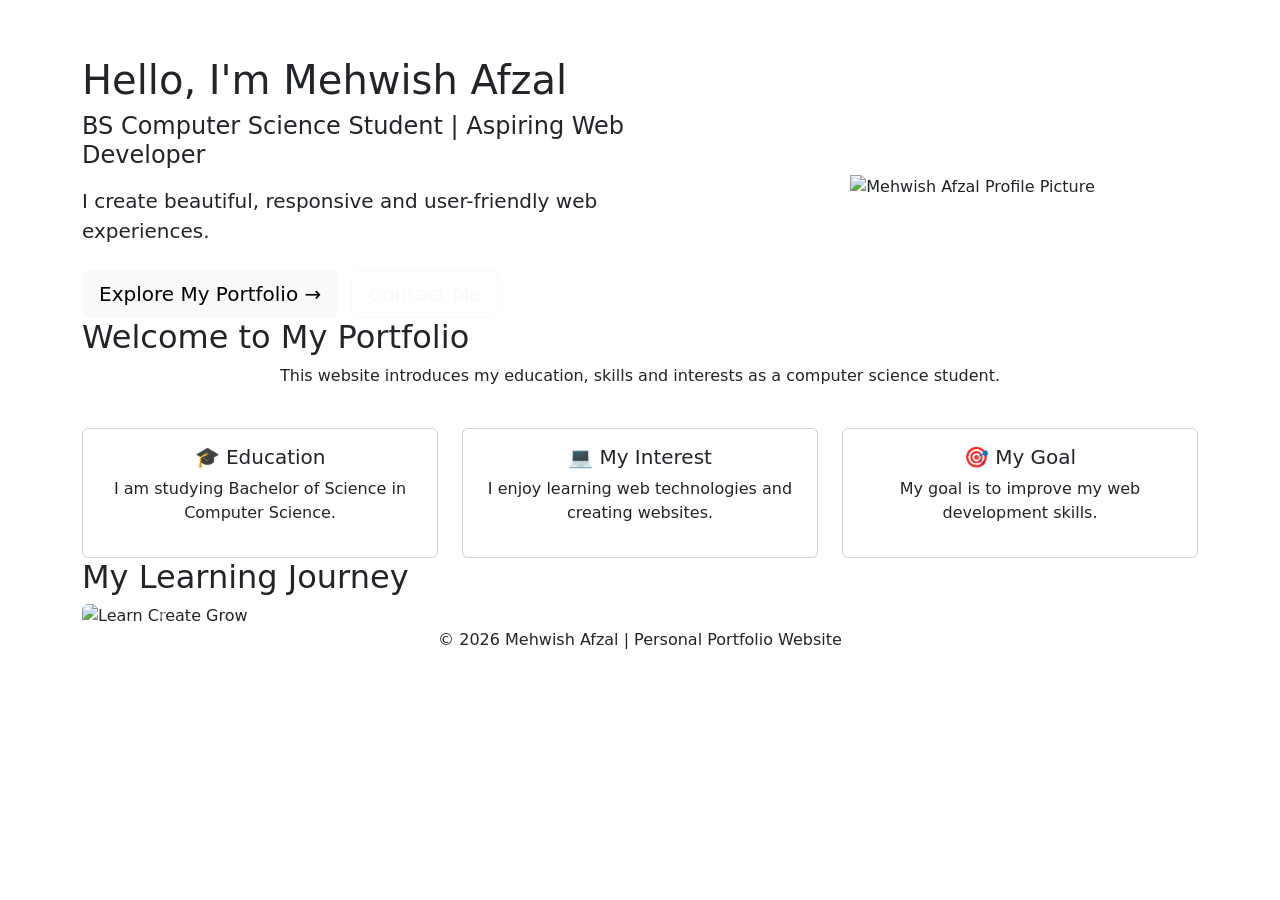
==== index.html @ 99fbb368 "Add files via upload" ====
<!DOCTYPE html>
<html lang="en">

<head>
    <meta charset="UTF-8">
    <meta name="viewport" content="width=device-width, initial-scale=1.0">

    <title>Mehwish Afzal | Portfolio</title>

    <!-- Bootstrap CSS -->
    <link href="https://cdn.jsdelivr.net/npm/bootstrap@5.3.3/dist/css/bootstrap.min.css" rel="stylesheet">

    <!-- Google Fonts -->
    <link href="https://fonts.googleapis.com/css2?family=DM+Sans:wght@400;500;600;700&family=Playfair+Display:wght@600;700&display=swap" rel="stylesheet">

    <!-- Custom CSS -->
    <link rel="stylesheet" href="css/style.css">
</head>

<body>

    <!-- Navigation Bar -->
    <header>
        <nav class="navbar navbar-expand-lg navbar-dark custom-nav">

            <div class="container">

                <a class="navbar-brand fw-bold" href="index.html">
                    MA | Mehwish Portfolio
                </a>

                <button class="navbar-toggler" type="button"
                    data-bs-toggle="collapse" data-bs-target="#mainNav">

                    <span class="navbar-toggler-icon"></span>

                </button>

                <div class="collapse navbar-collapse" id="mainNav">

                    <ul class="navbar-nav ms-auto">

                        <li class="nav-item">
                            <a class="nav-link active" href="index.html">
                                Home
                            </a>
                        </li>

                        <li class="nav-item">
                            <a class="nav-link" href="about.html">
                                About
                            </a>
                        </li>

                        <li class="nav-item">
                            <a class="nav-link" href="services.html">
                                Services
                            </a>
                        </li>

                        <li class="nav-item">
                            <a class="nav-link" href="contact.html">
                                Contact
                            </a>
                        </li>

                    </ul>

                </div>

            </div>
        </nav>
    </header>


    <!-- Hero Section -->
    <main>

        <section id="welcome" class="hero-section">

            <div class="container">

                <div class="row align-items-center">

                    <!-- Introduction -->
                    <div class="col-lg-7 text-center text-lg-start">

                        <h1>
                            Hello, I'm
                            <span>Mehwish Afzal</span>
                        </h1>

                        <h4>
                            BS Computer Science Student |
                            Aspiring Web Developer
                        </h4>

                        <p class="lead mt-3">
                            I create beautiful, responsive and
                            user-friendly web experiences.
                        </p>

                        <div class="mt-4">

                            <a href="about.html" class="btn btn-light btn-lg">
                                Explore My Portfolio →
                            </a>

                            <a href="contact.html" class="btn btn-outline-light btn-lg ms-2">
                                Contact Me
                            </a>

                        </div>

                    </div>


                    <!-- Profile Picture -->
                    <div class="col-lg-5 text-center mt-4 mt-lg-0">

                        <img src="images/profile.jpg"
                            class="profile-img"
                            alt="Mehwish Afzal Profile Picture">

                    </div>

                </div>

            </div>

        </section>


        <!-- Welcome Section -->
        <section class="container section-space">

            <h2 class="section-title">
                Welcome to My Portfolio
            </h2>

            <p class="text-center">
                This website introduces my education, skills and interests
                as a computer science student.
            </p>


            <div class="row g-4 mt-3">

                <!-- Education Card -->
                <div class="col-md-4">

                    <div class="card portfolio-card h-100">

                        <div class="card-body text-center">

                            <h3 class="h5">🎓 Education</h3>

                            <p>
                                I am studying Bachelor of Science
                                in Computer Science.
                            </p>

                        </div>

                    </div>

                </div>


                <!-- Interest Card -->
                <div class="col-md-4">

                    <div class="card portfolio-card h-100">

                        <div class="card-body text-center">

                            <h3 class="h5">💻 My Interest</h3>

                            <p>
                                I enjoy learning web technologies
                                and creating websites.
                            </p>

                        </div>

                    </div>

                </div>


                <!-- Goal Card -->
                <div class="col-md-4">

                    <div class="card portfolio-card h-100">

                        <div class="card-body text-center">

                            <h3 class="h5">🎯 My Goal</h3>

                            <p>
                                My goal is to improve my web
                                development skills.
                            </p>

                        </div>

                    </div>

                </div>

            </div>

        </section>


        <!-- Learning Journey Section -->
        <section class="container section-space">

            <h2 class="section-title">
                My Learning Journey
            </h2>

            <div id="portfolioCarousel"
                class="carousel slide"
                data-bs-ride="carousel">

                <!-- Carousel Indicators -->
                <div class="carousel-indicators">

                    <button type="button"
                        data-bs-target="#portfolioCarousel"
                        data-bs-slide-to="0"
                        class="active"
                        aria-current="true"
                        aria-label="Slide 1">
                    </button>

                    <button type="button"
                        data-bs-target="#portfolioCarousel"
                        data-bs-slide-to="1"
                        aria-label="Slide 2">
                    </button>

                    <button type="button"
                        data-bs-target="#portfolioCarousel"
                        data-bs-slide-to="2"
                        aria-label="Slide 3">
                    </button>

                </div>


                <!-- Carousel Images -->
                <div class="carousel-inner rounded">

                    <div class="carousel-item active">

                        <img
                            src="https://placehold.co/1200x350/6f3158/ffffff?text=Learn+Create+Grow"
                            class="d-block w-100"
                            alt="Learn Create Grow">

                    </div>


                    <div class="carousel-item">

                        <img
                            src="https://placehold.co/1200x350/9b597d/ffffff?text=Web+Development"
                            class="d-block w-100"
                            alt="Web Development">

                    </div>


                    <div class="carousel-item">

                        <img
                            src="https://placehold.co/1200x350/542044/ffffff?text=Dream+Code+Create"
                            class="d-block w-100"
                            alt="Dream Code Create">

                    </div>

                </div>


                <!-- Previous Button -->
                <button class="carousel-control-prev"
                    type="button"
                    data-bs-target="#portfolioCarousel"
                    data-bs-slide="prev">

                    <span class="carousel-control-prev-icon"></span>

                </button>


                <!-- Next Button -->
                <button class="carousel-control-next"
                    type="button"
                    data-bs-target="#portfolioCarousel"
                    data-bs-slide="next">

                    <span class="carousel-control-next-icon"></span>

                </button>

            </div>

        </section>

    </main>


    <!-- Footer -->
    <footer class="site-footer text-center">

        <p>
            © 2026 Mehwish Afzal |
            Personal Portfolio Website
        </p>

    </footer>


    <!-- Bootstrap JavaScript -->
    <script src="https://cdn.jsdelivr.net/npm/bootstrap@5.3.3/dist/js/bootstrap.bundle.min.js"></script>

    <!-- Custom JavaScript -->
    <script src="js/script.js"></script>

</body>
</html>
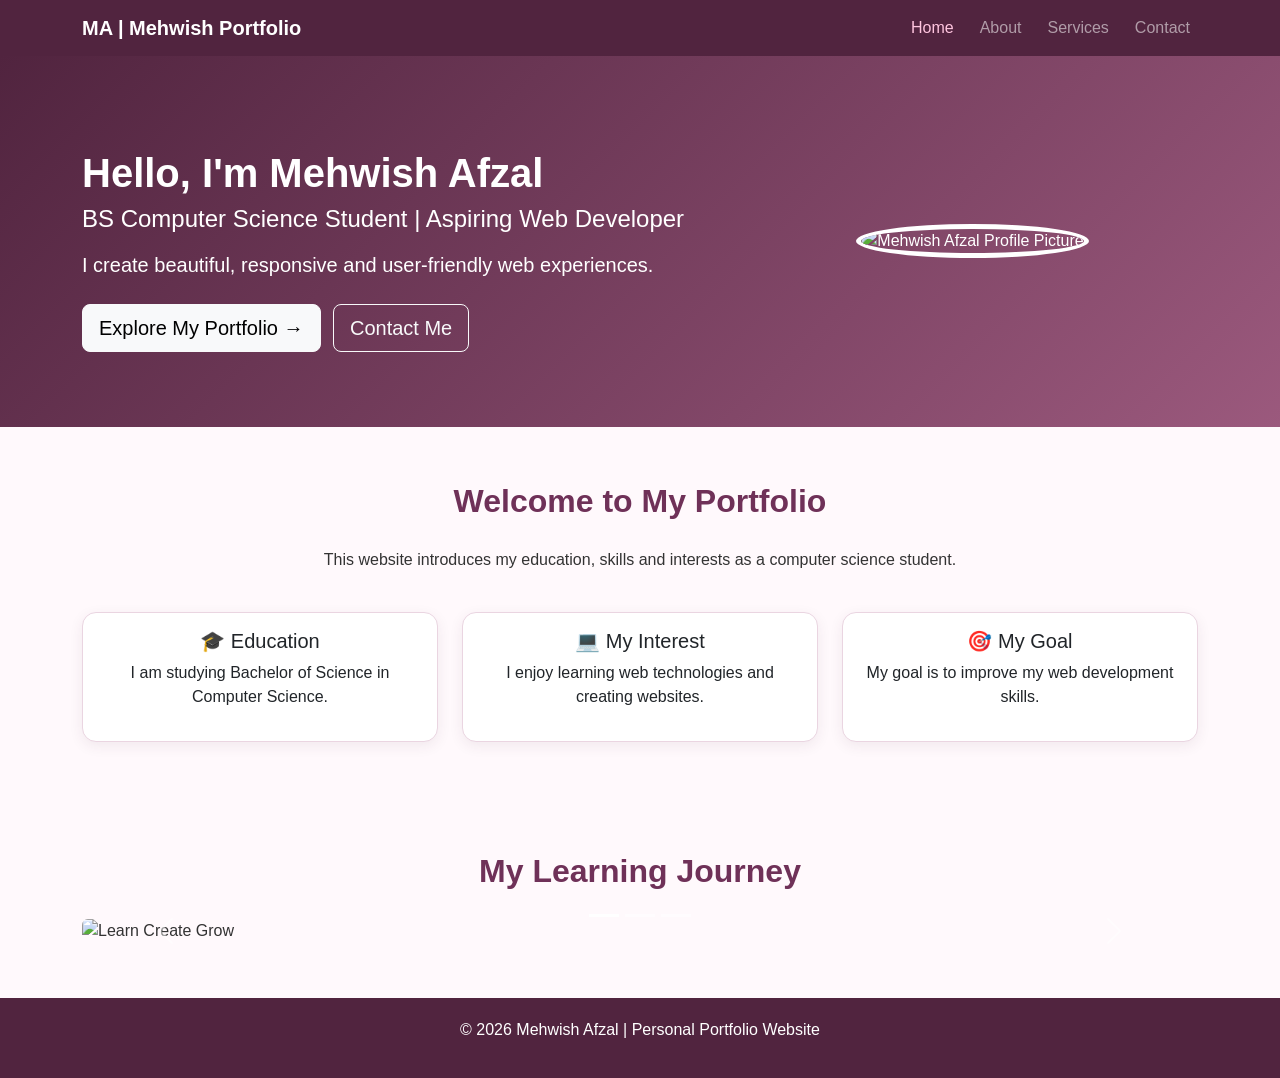
==== commit 7eabeb80: "Refactor index.html structure and content" ====
--- a/index.html
+++ b/index.html
@@ -15,7 +15,7 @@
     <link href="https://fonts.googleapis.com/css2?family=DM+Sans:wght@400;500;600;700&family=Playfair+Display:wght@600;700&display=swap" rel="stylesheet">
 
     <!-- Custom CSS -->
-    <link rel="stylesheet" href="css/style.css">
+    <link rel="stylesheet" href="style.css">
 </head>
 
 <body>
--- a/style.css
+++ b/style.css
@@ -0,0 +1,163 @@
+/* Main stylesheet for Mehwish's portfolio */
+
+@import url('https://fonts.googleapis.com/css2?family=Poppins:wght@300;400;500;600;700&display=swap');
+
+* {
+    box-sizing: border-box;
+}
+
+body {
+    margin: 0;
+    font-family: 'Poppins', sans-serif;
+    color: #333333;
+    background-color: #fff9fc;
+}
+
+.custom-nav {
+    background-color: #51243f;
+}
+
+.navbar .nav-link {
+    margin-left: 10px;
+    transition: color 0.3s ease;
+}
+
+.navbar .nav-link:hover,
+.navbar .nav-link.active {
+    color: #ffc5df;
+}
+
+.hero-section {
+    padding: 75px 15px;
+    color: white;
+    background: linear-gradient(135deg, #51243f, #9b597d);
+}
+
+.hero-section h1 {
+    margin-top: 18px;
+    font-weight: 700;
+}
+
+.profile-img {
+    width: 145px;
+    height: 145px;
+    border-radius: 50%;
+    border: 5px solid white;
+    object-fit: cover;
+}
+
+.section-space {
+    padding-top: 55px;
+    padding-bottom: 55px;
+}
+
+.section-title {
+    margin-bottom: 28px;
+    text-align: center;
+    color: #6f3158;
+    font-weight: 700;
+}
+
+.portfolio-card {
+    border: 1px solid #ead5e1;
+    border-radius: 14px;
+    box-shadow: 0 4px 14px rgba(81, 36, 63, 0.08);
+    transition: transform 0.3s ease, box-shadow 0.3s ease;
+}
+
+.portfolio-card:hover {
+    transform: translateY(-6px);
+    box-shadow: 0 8px 20px rgba(81, 36, 63, 0.16);
+}
+
+.about-img {
+    max-width: 260px;
+    border: 6px solid #f0dce7;
+}
+
+.custom-btn {
+    color: white;
+    background-color: #6f3158;
+    border: none;
+}
+
+.custom-btn:hover {
+    color: white;
+    background-color: #51243f;
+}
+
+.site-footer {
+    padding: 20px;
+    color: white;
+    background-color: #51243f;
+}
+
+#welcome {
+    min-height: 360px;
+}
+
+@media (max-width: 576px) {
+    .hero-section {
+        padding: 55px 15px;
+    }
+
+    .hero-section h1 {
+        font-size: 1.8rem;
+    }
+
+    .section-space {
+        padding-top: 35px;
+        padding-bottom: 35px;
+    }
+}
+
+/* Contact Page Styling */
+
+.contact-info {
+    padding: 25px;
+}
+
+.contact-info h2 {
+    color: #6f3158;
+    font-family: Georgia, serif;
+    font-weight: bold;
+    margin-bottom: 18px;
+}
+
+.contact-info p {
+    color: #25152b;
+    font-size: 18px;
+    margin-bottom: 18px;
+}
+
+.contact-info .social-links {
+    display: flex;
+    gap: 15px;
+    margin-top: 20px;
+}
+
+.contact-info .social-links a {
+    width: 50px;
+    height: 50px;
+    border-radius: 50%;
+    background: #8b258f;
+    color: white;
+    display: flex;
+    align-items: center;
+    justify-content: center;
+    text-decoration: none;
+    font-weight: bold;
+    font-size: 19px;
+    transition: 0.3s;
+}
+
+.contact-info .social-links a:hover {
+    background: #6f3158;
+    transform: translateY(-4px);
+}
+
+@media (max-width: 768px) {
+    .contact-info {
+        padding: 15px;
+    }
+}
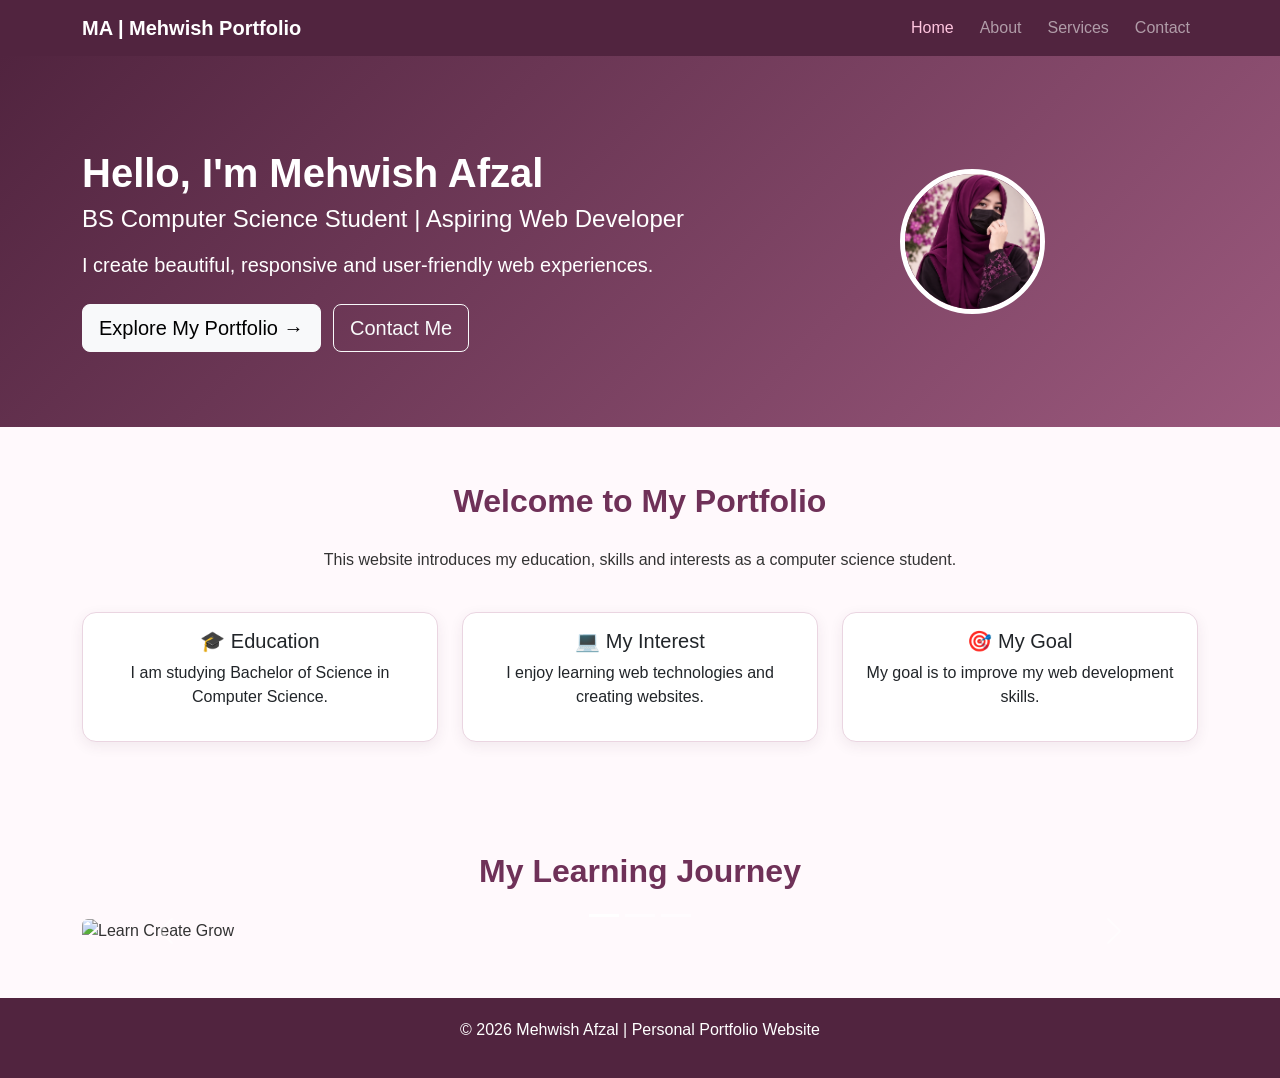
==== commit eadd1361: "Update index.html" ====
--- a/index.html
+++ b/index.html
@@ -119,7 +119,7 @@
                     <!-- Profile Picture -->
                     <div class="col-lg-5 text-center mt-4 mt-lg-0">
 
-                        <img src="images/profile.jpg"
+                        <img src="profile.jpg"
                             class="profile-img"
                             alt="Mehwish Afzal Profile Picture">
 
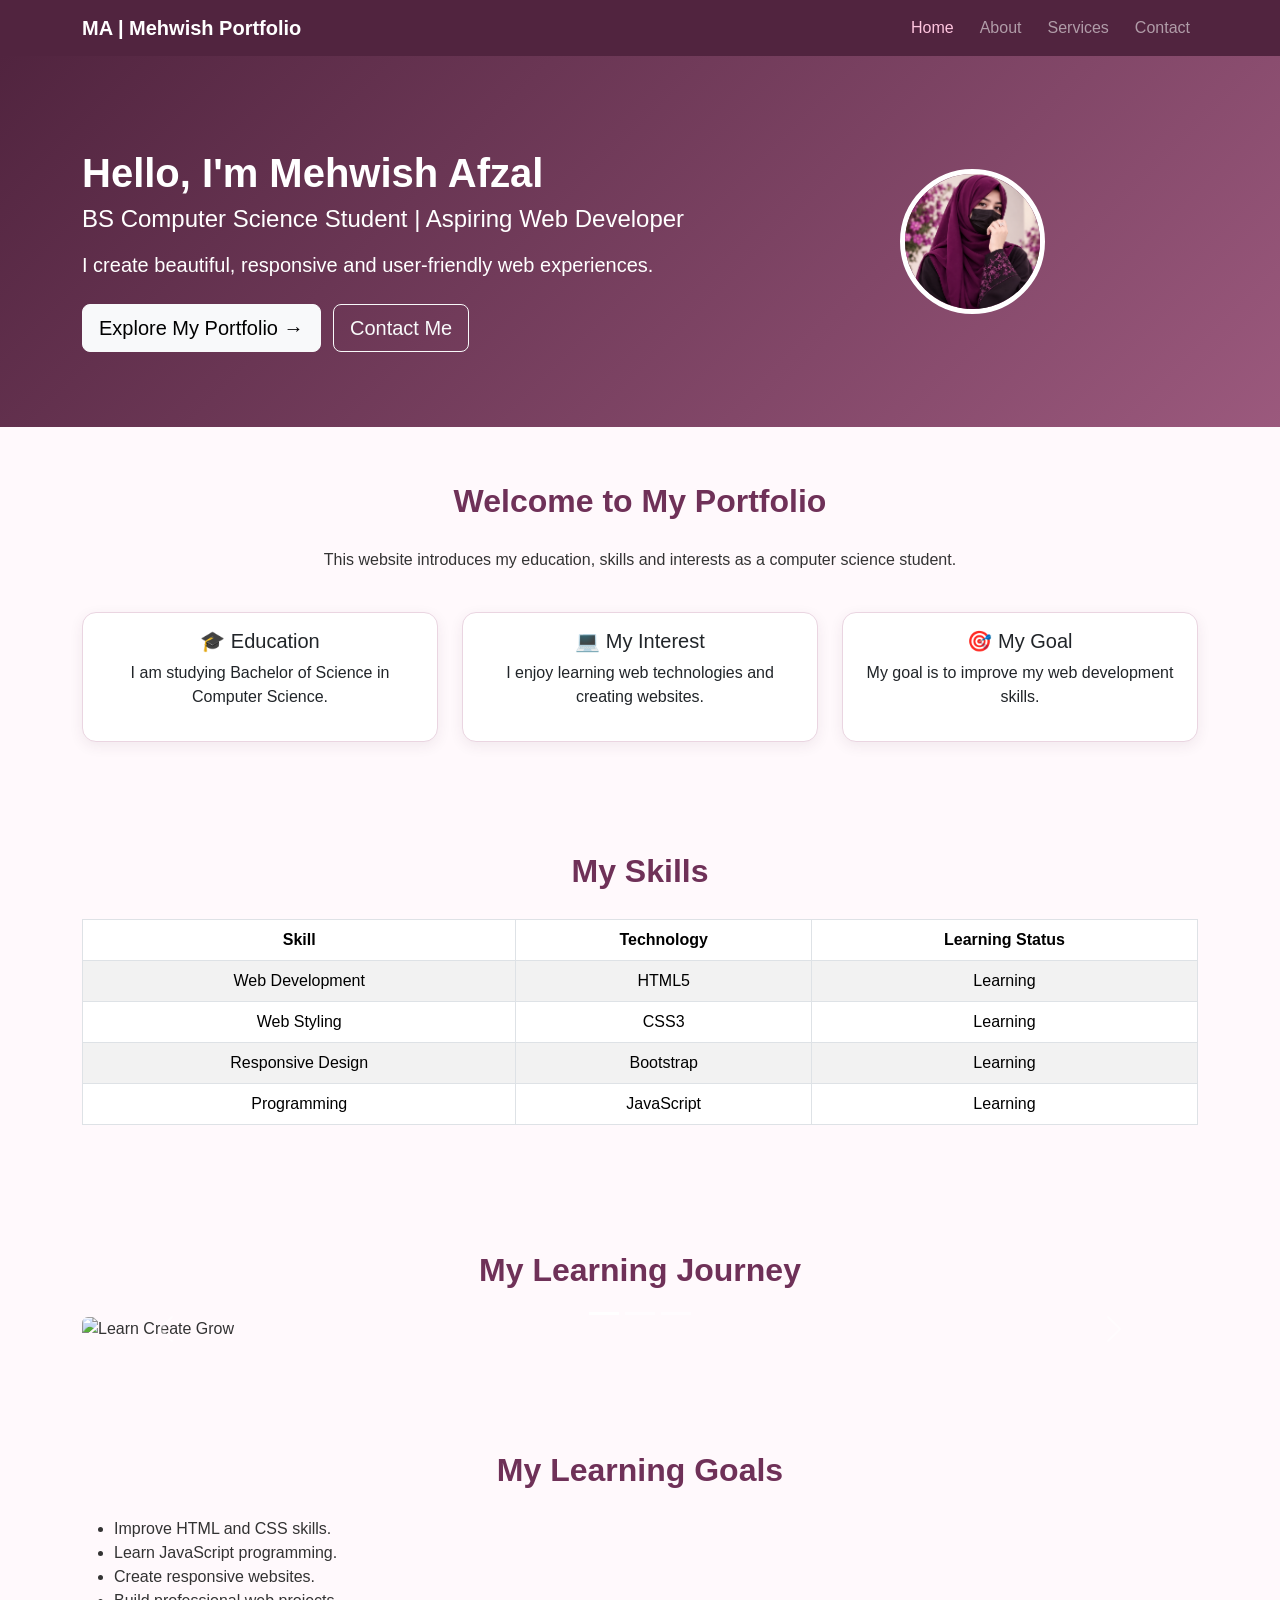
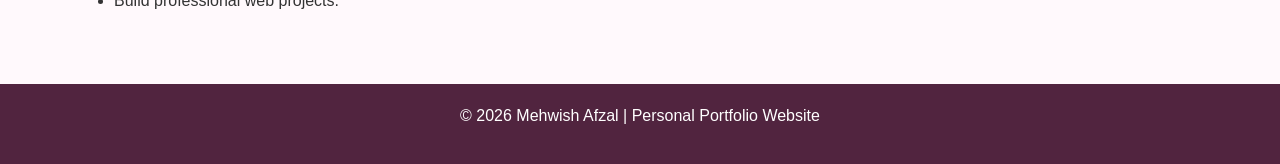
==== commit 8fbc0b1b: "Update index.html" ====
--- a/index.html
+++ b/index.html
@@ -20,10 +20,9 @@
 
 <body>
 
-    <!-- Navigation Bar -->
+    <!-- Header and Navigation -->
     <header>
         <nav class="navbar navbar-expand-lg navbar-dark custom-nav">
-
             <div class="container">
 
                 <a class="navbar-brand fw-bold" href="index.html">
@@ -31,10 +30,11 @@
                 </a>
 
                 <button class="navbar-toggler" type="button"
-                    data-bs-toggle="collapse" data-bs-target="#mainNav">
+                    data-bs-toggle="collapse" data-bs-target="#mainNav"
+                    aria-controls="mainNav" aria-expanded="false"
+                    aria-label="Toggle navigation">
 
                     <span class="navbar-toggler-icon"></span>
-
                 </button>
 
                 <div class="collapse navbar-collapse" id="mainNav">
@@ -42,48 +42,37 @@
                     <ul class="navbar-nav ms-auto">
 
                         <li class="nav-item">
-                            <a class="nav-link active" href="index.html">
-                                Home
-                            </a>
+                            <a class="nav-link active" href="index.html">Home</a>
                         </li>
 
                         <li class="nav-item">
-                            <a class="nav-link" href="about.html">
-                                About
-                            </a>
+                            <a class="nav-link" href="about.html">About</a>
                         </li>
 
                         <li class="nav-item">
-                            <a class="nav-link" href="services.html">
-                                Services
-                            </a>
+                            <a class="nav-link" href="services.html">Services</a>
                         </li>
 
                         <li class="nav-item">
-                            <a class="nav-link" href="contact.html">
-                                Contact
-                            </a>
+                            <a class="nav-link" href="contact.html">Contact</a>
                         </li>
 
                     </ul>
-
-                </div>
-
+                </div>
             </div>
         </nav>
     </header>
 
 
-    <!-- Hero Section -->
+    <!-- Main Content -->
     <main>
 
+        <!-- Hero Section -->
         <section id="welcome" class="hero-section">
 
             <div class="container">
-
                 <div class="row align-items-center">
 
-                    <!-- Introduction -->
                     <div class="col-lg-7 text-center text-lg-start">
 
                         <h1>
@@ -107,14 +96,13 @@
                                 Explore My Portfolio →
                             </a>
 
-                            <a href="contact.html" class="btn btn-outline-light btn-lg ms-2">
+                            <a href="contact.html"
+                                class="btn btn-outline-light btn-lg ms-2">
                                 Contact Me
                             </a>
 
                         </div>
-
-                    </div>
-
+                    </div>
 
                     <!-- Profile Picture -->
                     <div class="col-lg-5 text-center mt-4 mt-lg-0">
@@ -126,9 +114,7 @@
                     </div>
 
                 </div>
-
-            </div>
-
+            </div>
         </section>
 
 
@@ -144,14 +130,11 @@
                 as a computer science student.
             </p>
 
-
             <div class="row g-4 mt-3">
 
                 <!-- Education Card -->
                 <div class="col-md-4">
-
                     <div class="card portfolio-card h-100">
-
                         <div class="card-body text-center">
 
                             <h3 class="h5">🎓 Education</h3>
@@ -162,17 +145,12 @@
                             </p>
 
                         </div>
-
-                    </div>
-
-                </div>
-
+                    </div>
+                </div>
 
                 <!-- Interest Card -->
                 <div class="col-md-4">
-
                     <div class="card portfolio-card h-100">
-
                         <div class="card-body text-center">
 
                             <h3 class="h5">💻 My Interest</h3>
@@ -183,17 +161,12 @@
                             </p>
 
                         </div>
-
-                    </div>
-
-                </div>
-
+                    </div>
+                </div>
 
                 <!-- Goal Card -->
                 <div class="col-md-4">
-
                     <div class="card portfolio-card h-100">
-
                         <div class="card-body text-center">
 
                             <h3 class="h5">🎯 My Goal</h3>
@@ -204,13 +177,58 @@
                             </p>
 
                         </div>
-
-                    </div>
-
-                </div>
-
-            </div>
-
+                    </div>
+                </div>
+
+            </div>
+        </section>
+
+
+        <!-- Skills Section -->
+        <section class="container section-space">
+
+            <h2 class="section-title">My Skills</h2>
+
+            <div class="table-responsive">
+
+                <table class="table table-bordered table-striped text-center">
+
+                    <thead>
+                        <tr>
+                            <th>Skill</th>
+                            <th>Technology</th>
+                            <th>Learning Status</th>
+                        </tr>
+                    </thead>
+
+                    <tbody>
+                        <tr>
+                            <td>Web Development</td>
+                            <td>HTML5</td>
+                            <td>Learning</td>
+                        </tr>
+
+                        <tr>
+                            <td>Web Styling</td>
+                            <td>CSS3</td>
+                            <td>Learning</td>
+                        </tr>
+
+                        <tr>
+                            <td>Responsive Design</td>
+                            <td>Bootstrap</td>
+                            <td>Learning</td>
+                        </tr>
+
+                        <tr>
+                            <td>Programming</td>
+                            <td>JavaScript</td>
+                            <td>Learning</td>
+                        </tr>
+                    </tbody>
+
+                </table>
+            </div>
         </section>
 
 
@@ -250,41 +268,31 @@
 
                 </div>
 
-
                 <!-- Carousel Images -->
                 <div class="carousel-inner rounded">
 
                     <div class="carousel-item active">
-
                         <img
                             src="https://placehold.co/1200x350/6f3158/ffffff?text=Learn+Create+Grow"
                             class="d-block w-100"
                             alt="Learn Create Grow">
-
-                    </div>
-
+                    </div>
 
                     <div class="carousel-item">
-
                         <img
                             src="https://placehold.co/1200x350/9b597d/ffffff?text=Web+Development"
                             class="d-block w-100"
                             alt="Web Development">
-
-                    </div>
-
+                    </div>
 
                     <div class="carousel-item">
-
                         <img
                             src="https://placehold.co/1200x350/542044/ffffff?text=Dream+Code+Create"
                             class="d-block w-100"
                             alt="Dream Code Create">
-
-                    </div>
-
-                </div>
-
+                    </div>
+
+                </div>
 
                 <!-- Previous Button -->
                 <button class="carousel-control-prev"
@@ -293,9 +301,7 @@
                     data-bs-slide="prev">
 
                     <span class="carousel-control-prev-icon"></span>
-
                 </button>
-
 
                 <!-- Next Button -->
                 <button class="carousel-control-next"
@@ -304,10 +310,23 @@
                     data-bs-slide="next">
 
                     <span class="carousel-control-next-icon"></span>
-
                 </button>
 
             </div>
+        </section>
+
+
+        <!-- Learning Goals List -->
+        <section class="container section-space">
+
+            <h2 class="section-title">My Learning Goals</h2>
+
+            <ul>
+                <li>Improve HTML and CSS skills.</li>
+                <li>Learn JavaScript programming.</li>
+                <li>Create responsive websites.</li>
+                <li>Build professional web projects.</li>
+            </ul>
 
         </section>
 
@@ -329,7 +348,7 @@
     <script src="https://cdn.jsdelivr.net/npm/bootstrap@5.3.3/dist/js/bootstrap.bundle.min.js"></script>
 
     <!-- Custom JavaScript -->
-    <script src="js/script.js"></script>
+    <script src="script.js"></script>
 
 </body>
 </html>
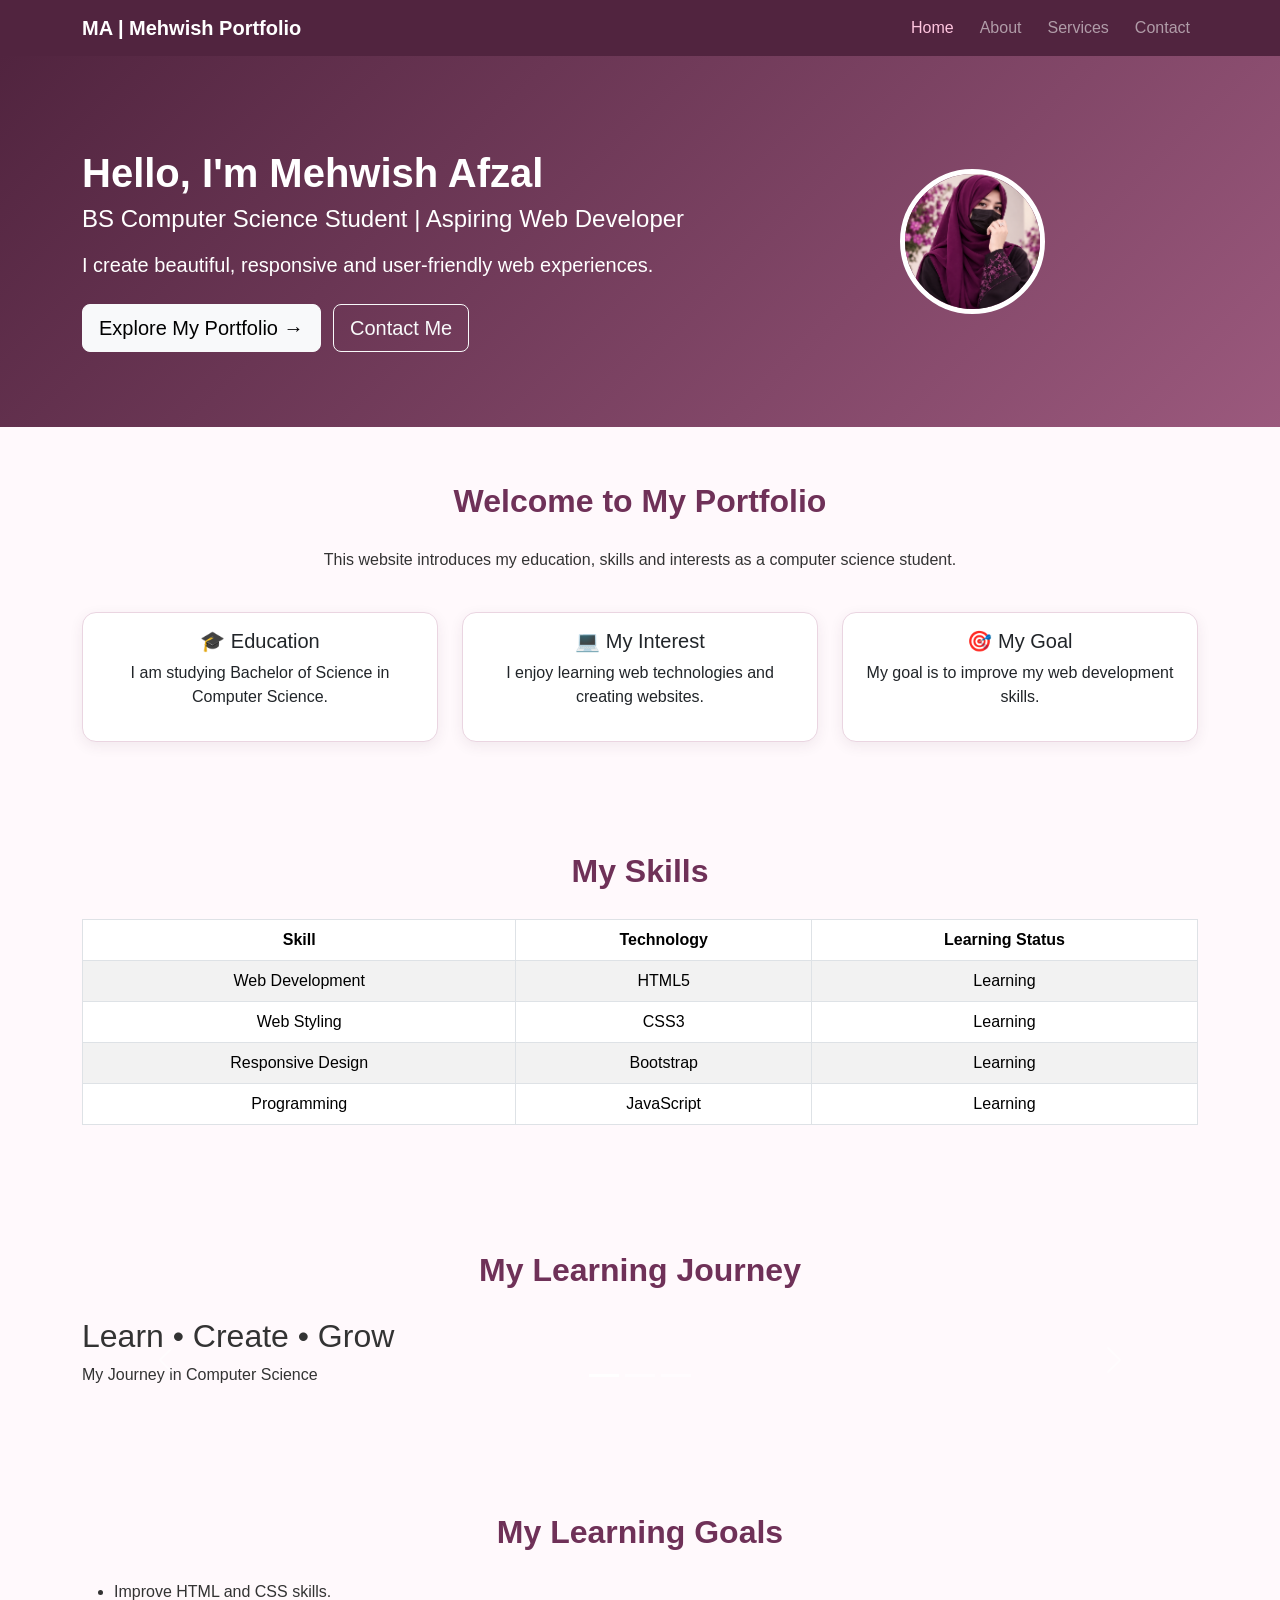
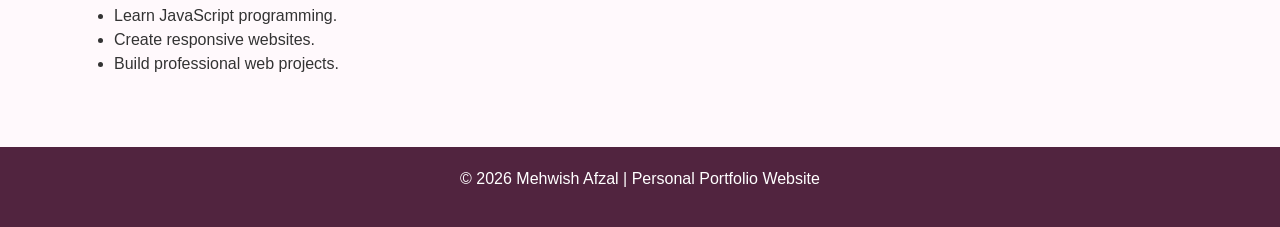
==== commit 3b0a94d8: "Fix HTML formatting and structure" ====
--- a/index.html
+++ b/index.html
@@ -268,28 +268,28 @@
 
                 </div>
 
-                <!-- Carousel Images -->
+                <!-- Carousel Slides -->
                 <div class="carousel-inner rounded">
 
                     <div class="carousel-item active">
-                        <img
-                            src="https://placehold.co/1200x350/6f3158/ffffff?text=Learn+Create+Grow"
-                            class="d-block w-100"
-                            alt="Learn Create Grow">
+                        <div class="journey-slide slide-one">
+                            <h2>Learn • Create • Grow</h2>
+                            <p>My Journey in Computer Science</p>
+                        </div>
                     </div>
 
                     <div class="carousel-item">
-                        <img
-                            src="https://placehold.co/1200x350/9b597d/ffffff?text=Web+Development"
-                            class="d-block w-100"
-                            alt="Web Development">
+                        <div class="journey-slide slide-two">
+                            <h2>Web Development</h2>
+                            <p>Learning HTML, CSS, JavaScript and Bootstrap</p>
+                        </div>
                     </div>
 
                     <div class="carousel-item">
-                        <img
-                            src="https://placehold.co/1200x350/542044/ffffff?text=Dream+Code+Create"
-                            class="d-block w-100"
-                            alt="Dream Code Create">
+                        <div class="journey-slide slide-three">
+                            <h2>Dream • Code • Create</h2>
+                            <p>Building My Skills for the Future</p>
+                        </div>
                     </div>
 
                 </div>
